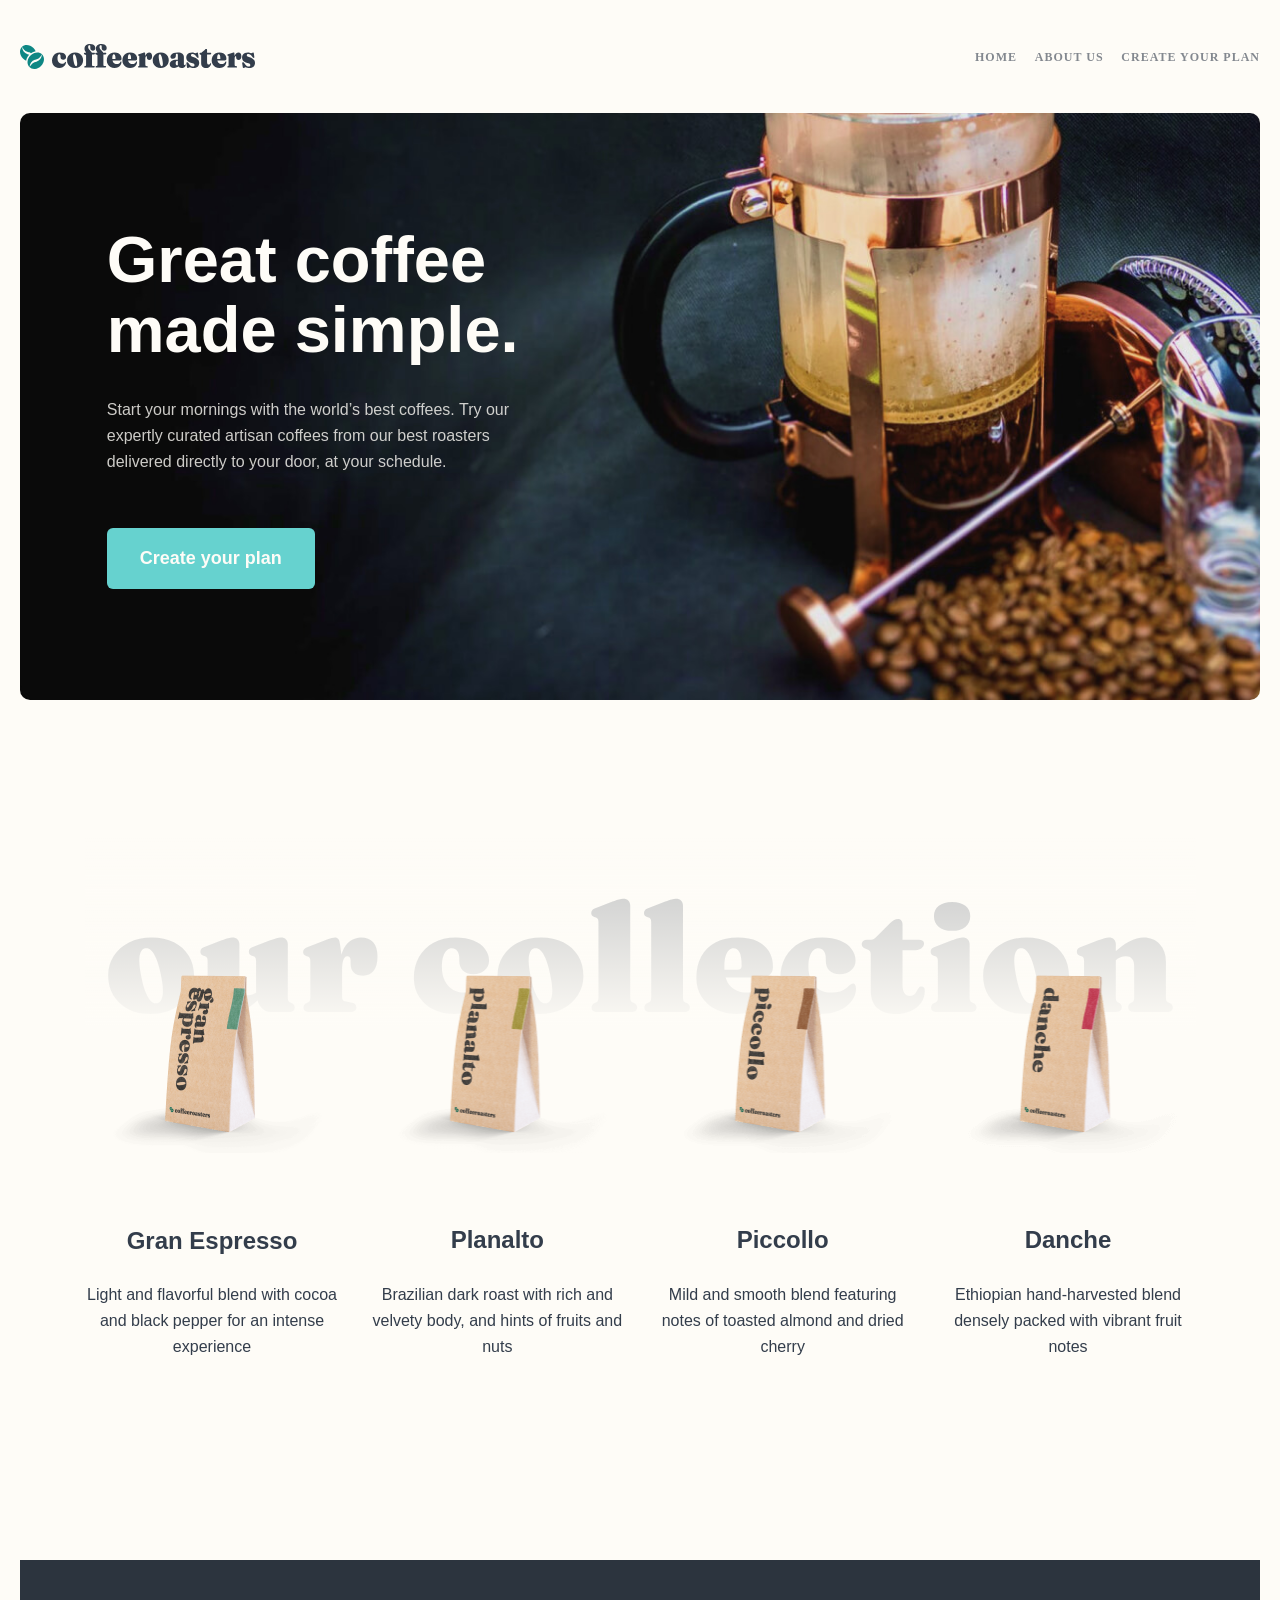
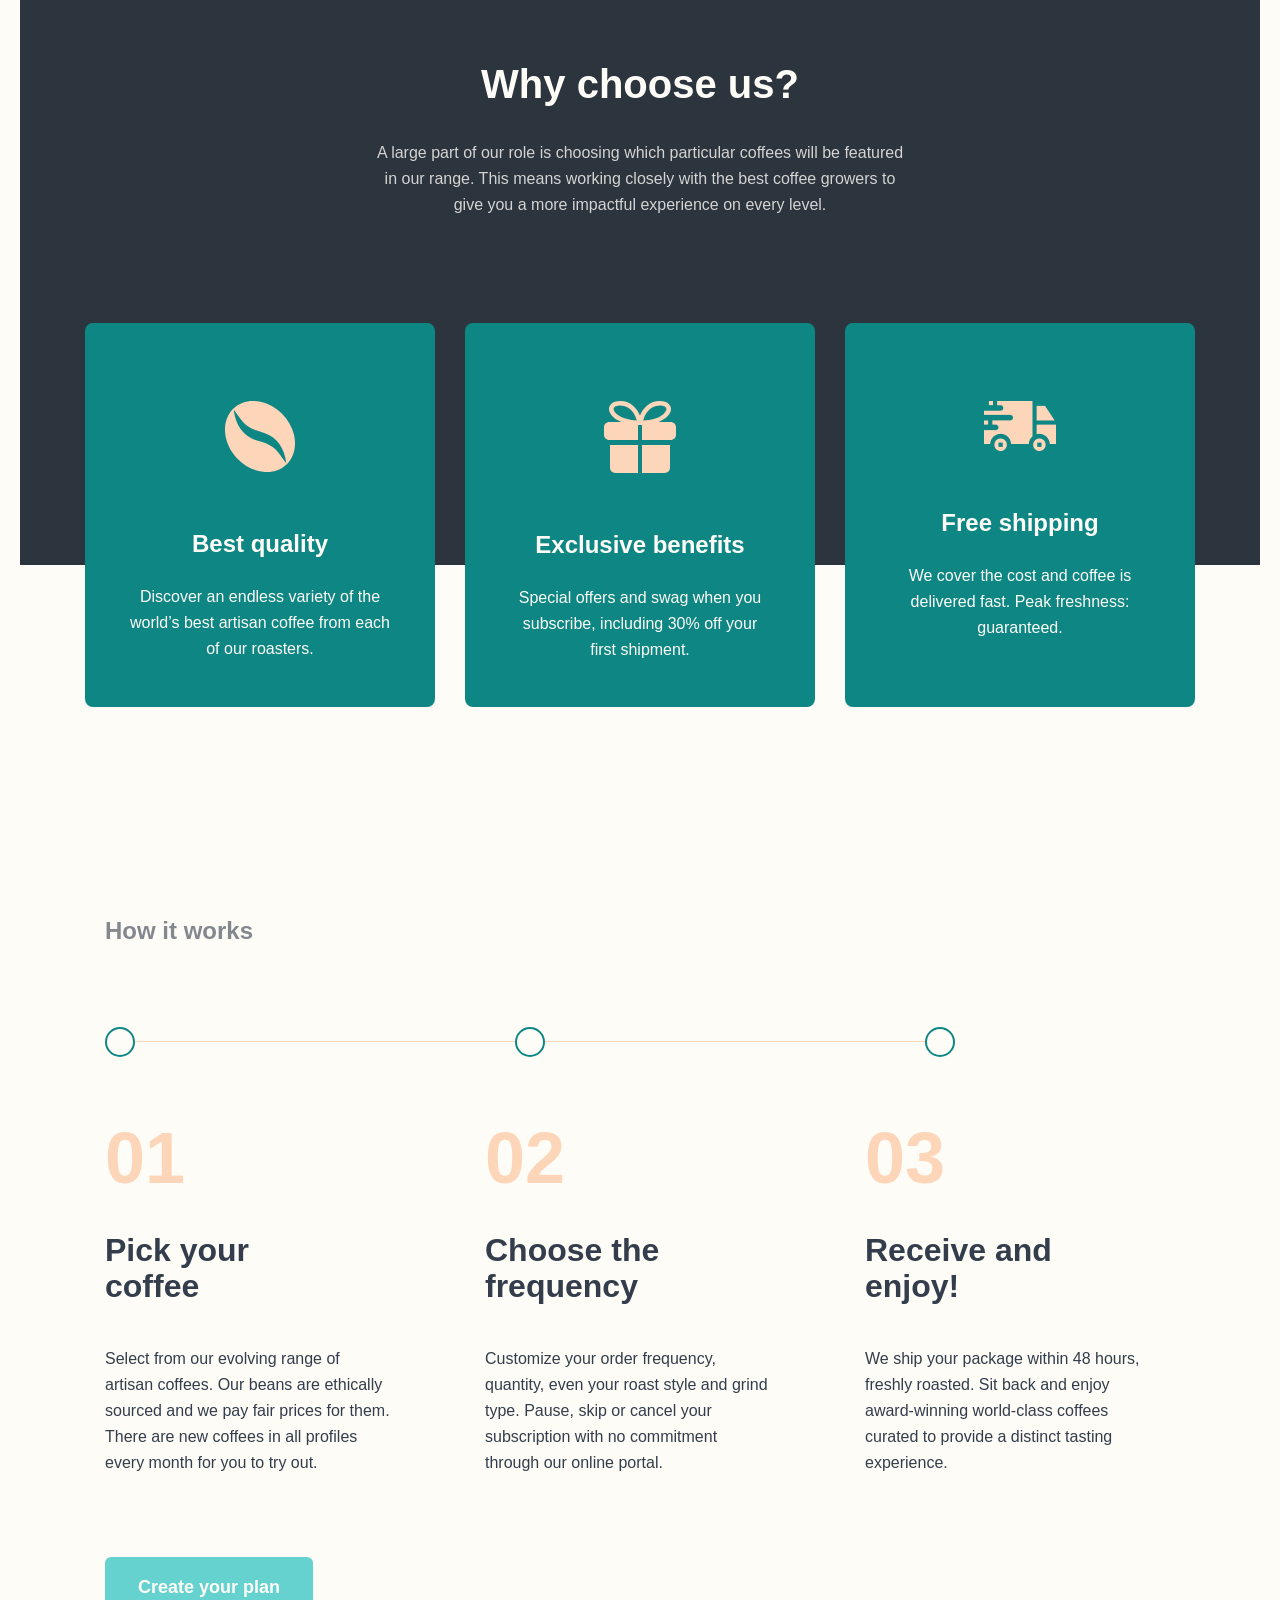
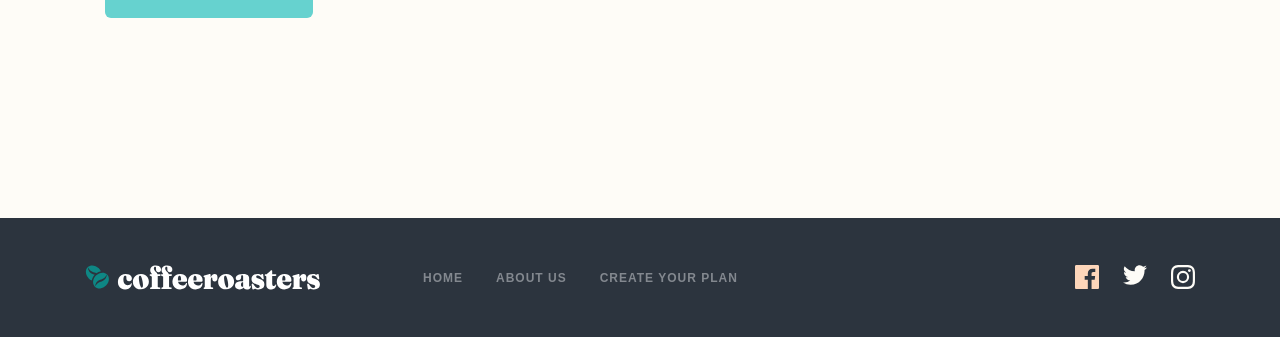
==== index.html @ 6158c26a "home-page-quistion" ====
<!DOCTYPE html>
<html lang="en">

<head>
    <meta charset="UTF-8">
    <meta http-equiv="X-UA-Compatible" content="IE=edge">
    <meta name="viewport" content="width=device-width, initial-scale=1.0">
    <link rel="stylesheet" href="./css/main.css">
    <title>coffe</title>
</head>

<body>
    <!-- SIYE HEADER -->
    <header class="site-header">
        <div class="container">
            <div class="header">
                <a class="sitelogo" href="#">
                    <img class="sitelogo__img" src="./images/header-logo.svg" alt="logotip-images" width="235"
                        height="25">
                </a>
                <nav class="nav">
                    <ul class="nav__list">
                        <li class="nav__item">
                            <a class="nav__link" target="blank" href="index.html">
                                HOME
                            </a>
                        </li>
                        <li class="nav__item">
                            <a class="nav__link" target="blank" href="about-us.html">
                                ABOUT US
                            </a>
                        </li>
                        <li class="nav__item">
                            <a class="nav__link" target="blank" href="Create-your-plan.html">
                                Create your plan
                            </a>
                        </li>
                    </ul>
                </nav>
                <button class="site-header__hamburger"></button>
            </div>
        </div>
    </header>

    <!-- SITE-MAIN -->
    <main class="site-main">

        <!-- hero-section -->
        <section class="hero-section">
            <div class="container">
                <div class="hero">
                    <h1 class="hero__heading">
                        Great coffee made simple.
                    </h1>
                    <p class="hero__desc">
                        Start your mornings with the world’s best coffees. Try our expertly curated artisan coffees from
                        our best roasters delivered directly to your door, at your schedule.
                    </p>
                    <button class="coffe-button">
                        Create your plan
                    </button>
                </div>
            </div>
        </section>

        <!-- our collection -->
        <section class="collection">
            <div class="container">
                <ul class="collection__list">
                    <li class="collection__item">
                        <a class="collection__link" href="#">
                            <img class="collection__img" src="./images/gran-espresso.png" alt="collection-gran-images"
                                width="255" height="193"
                                srcset="./images/gran-espresso.png 1x, ./images/gran-espresso@2x.png 2x">
                            <div class="collection__hero">
                                <h3 class="collection__title">
                                    Gran Espresso
                                </h3>
                                <p class="collection__desc">
                                    Light and flavorful blend with cocoa and black pepper for an intense experience
                                </p>
                            </div>
                        </a>
                    </li>
                    <li class="collection__item">
                        <a class="collection__link" href="#">
                            <img class="collection__img" src="./images/planalto.png" alt="collection-gran-images"
                                width="255" height="193" srcset="./images/planalto.png 1x, ./images/planalto@2x.png 2x">
                            <div class="collection__hero">
                                <h3 class="collection__title">
                                    Planalto
                                </h3>
                                <p class="collection__desc">
                                    Brazilian dark roast with rich and velvety body, and hints of fruits and nuts
                                </p>
                            </div>
                        </a>
                    </li>
                    <li class="collection__item">
                        <a class="collection__link" href="#">
                            <img class="collection__img" src="./images/piccollo.png" alt="collection-gran-images"
                                width="255" height="193" srcset="./images/piccollo.png 1x, ./images/piccollo@2x.png 2x">
                            <div class="collection__hero">
                                <h3 class="collection__title">
                                    Piccollo
                                </h3>
                                <p class="collection__desc">
                                    Mild and smooth blend featuring notes of toasted almond and dried cherry
                                </p>
                            </div>
                        </a>
                    </li>
                    <li class="collection__item">
                        <a class="collection__link" href="#">
                            <img class="collection__img" src="./images/danche.png" alt="collection-gran-images"
                                width="255" height="193" srcset="./images/danche.png 1x, ./images/danche@2x.png 2x">
                            <div class="collection__hero">
                                <h3 class="collection__title">
                                    Danche
                                </h3>
                                <p class="collection__desc">
                                    Ethiopian hand-harvested blend densely packed with vibrant fruit notes
                                </p>
                            </div>
                        </a>
                    </li>
                </ul>
            </div>
        </section>

        <!-- Question -->
        <section class="question-section">
            <div class="container">
                <div class="question">
                    <div class="question__hero">
                        <h2 class="question__heading">
                            Why choose us?
                        </h2>
                        <p class="question__desk">
                            A large part of our role is choosing which particular coffees will be featured in our range.
                            This means working closely with the best coffee growers to give you a more impactful experience
                            on every level.
                        </p>
                    </div>
                    <ul class="question-list">
                        <li class="question-list__item">
                            <img class="question-list__img" src="./images/coffee-bean.svg" alt="images-coffe" width="72"
                                height="72">
                            <div class="question-list__hero">
                                <h3 class="question-list__title">
                                    Best quality
                                </h3>
                                <p class="question-list__desc">
                                    Discover an endless variety of the world’s best artisan coffee from each of our
                                    roasters.
                                </p>
                            </div>
                        </li>
                        <li class="question-list__item">
                            <img class="question-list__img" src="./images/Combined Shape (1).svg" alt="images-coffe"
                                width="72" height="72">
                            <div class="question-list__hero">
                                <h3 class="question-list__title">
                                    Exclusive benefits
                                </h3>
                                <p class="question-list__desc">
                                    Special offers and swag when you subscribe, including 30% off your first shipment.
                                </p>
                            </div>
                        </li>
                        <li class="question-list__item">
                            <img class="question-list__img" src="./images/Combined Shape car.png" alt="images-coffe"
                                width="72" height="50">
                            <div class="question-list__hero">
                                <h3 class="question-list__title">
                                    Free shipping
                                </h3>
                                <p class="question-list__desc">
                                    We cover the cost and coffee is delivered fast. Peak freshness: guaranteed.
                                </p>
                            </div>
                        </li>
                    </ul>
                </div>
            </div>
        </section>

        <!-- last section -->
        <section class="progress-section">
            <div class="container">
                <div class="progress">
                    <h4 class="progress__heading">
                        How it works
                    </h4>
                    <div class="decoration">
                        <div class="decoration__circle"></div>
                        <div class="decoration__line"></div>
                        <div class="decoration__circle"></div>
                        <div class="decoration__line"></div>
                        <div class="decoration__circle"></div>
                    </div>
                    <ul class="progress-list">
                        <li class="progress-list__item">
                            <span class="progress-list__number">01</span>
                            <h3 class="progress-list__title">
                                Pick your coffee
                            </h3>
                            <p class="progress-list__desc">
                                Select from our evolving range of artisan coffees. Our beans are ethically sourced and
                                we pay fair prices for them. There are new coffees in all profiles every month for you
                                to try out.
                            </p>
                        </li>
                        <li class="progress-list__item">
                            <span class="progress-list__number">02</span>
                            <h3 class="progress-list__title">
                                Choose the frequency
                            </h3>
                            <p class="progress-list__desc">
                                Customize your order frequency, quantity, even your roast style and grind type. Pause,
                                skip or cancel your subscription with no commitment through our online portal.
                            </p>
                        </li>
                        <li class="progress-list__item">
                            <span class="progress-list__number">03</span>
                            <h3 class="progress-list__title">
                                Receive and enjoy!
                            </h3>
                            <p class="progress-list__desc">
                                We ship your package within 48 hours, freshly roasted. Sit back and enjoy award-winning
                                world-class coffees curated to provide a distinct tasting experience.
                            </p>
                        </li>
                    </ul>
                    <button class="coffe-button coffe--button">
                        Create your plan
                    </button>
                </div>
            </div>
        </section>

    </main>

    <!-- SITE-FOOTER -->
    <footer class="site-footer">
        <section class="footer-section">
            <div class="container footer">
                <a class="footer-logo" href="#">
                    <img class="footer-logo__img" src="./images/Combined Shape.svg" alt="footer logo" width="32"
                        height="24">
                    <img class="footer-logo__img-second" src="./images/coffeeroasters.svg" alt="footer logo" width="203"
                        height="24">
                </a>
                <ul class="footer-first-list">
                    <li class="footer-first-list__item">
                        <a class="footer-first-list__link" target="blank" href="index.html">
                            HOME
                        </a>
                    </li>
                    <li class="footer-first-list__item">
                        <a class="footer-first-list__link" target="blank" href="about-us.html">
                            ABOUT US
                        </a>
                    </li>
                    <li class="footer-first-list__item">
                        <a class="footer-first-list__link" href="Create-your-plan.html">
                            CREATE YOUR PLAN
                        </a>
                    </li>
                </ul>
                <ul class="footer-second-list">
                    <li class="footer-second-list__item">
                        <a class="footer-second-list__link" target="blank"
                            href="https://www.instagram.com/murodjons201/?hl=ru">
                            <img src="./images/facebook.svg" alt="facebook logo" width="24" height="24">
                        </a>
                    </li>
                    <li class="footer-second-list__item">
                        <a class="footer-second-list__link" target="blank"
                            href="https://www.instagram.com/murodjons201/?hl=ru">
                            <img src="./images/twiter.svg" alt="twitir logo" width="24" height="20">
                        </a>
                    </li>
                    <li class="footer-second-list__item">
                        <a class="footer-second-list__link" target="blank"
                            href="https://www.instagram.com/murodjons201/?hl=ru">
                            <img src="./images/instagram.svg" alt="instagram logo" width="24" height="24">
                        </a>
                    </li>
                </ul>
            </div>
        </section>
    </footer>

    <!-- js -->
    <script src="./js/index.js"></script>

</body>

</html>
---- css/main.css ----
/*! normalize.css v8.0.1 | MIT License | github.com/necolas/normalize.css */
/* Document
   ========================================================================== */
/**
 * 1. Correct the line height in all browsers.
 * 2. Prevent adjustments of font size after orientation changes in iOS.
 */
html {
  line-height: 1.15;
  /* 1 */
  -webkit-text-size-adjust: 100%;
  /* 2 */
}

/* Sections
     ========================================================================== */
/**
   * Remove the margin in all browsers.
   */
body {
  margin: 0;
}

/**
   * Render the `main` element consistently in IE.
   */
main {
  display: block;
}

/**
   * Correct the font size and margin on `h1` elements within `section` and
   * `article` contexts in Chrome, Firefox, and Safari.
   */
h1 {
  font-size: 2em;
  margin: 0.67em 0;
}

/* Grouping content
     ========================================================================== */
/**
   * 1. Add the correct box sizing in Firefox.
   * 2. Show the overflow in Edge and IE.
   */
hr {
  -webkit-box-sizing: content-box;
          box-sizing: content-box;
  /* 1 */
  height: 0;
  /* 1 */
  overflow: visible;
  /* 2 */
}

/**
   * 1. Correct the inheritance and scaling of font size in all browsers.
   * 2. Correct the odd `em` font sizing in all browsers.
   */
pre {
  font-family: monospace, monospace;
  /* 1 */
  font-size: 1em;
  /* 2 */
}

/* Text-level semantics
     ========================================================================== */
/**
   * Remove the gray background on active links in IE 10.
   */
a {
  background-color: transparent;
}

/**
   * 1. Remove the bottom border in Chrome 57-
   * 2. Add the correct text decoration in Chrome, Edge, IE, Opera, and Safari.
   */
abbr[title] {
  border-bottom: none;
  /* 1 */
  text-decoration: underline;
  /* 2 */
  -webkit-text-decoration: underline dotted;
          text-decoration: underline dotted;
  /* 2 */
}

/**
   * Add the correct font weight in Chrome, Edge, and Safari.
   */
b,
strong {
  font-weight: bolder;
}

/**
   * 1. Correct the inheritance and scaling of font size in all browsers.
   * 2. Correct the odd `em` font sizing in all browsers.
   */
code,
kbd,
samp {
  font-family: monospace, monospace;
  /* 1 */
  font-size: 1em;
  /* 2 */
}

/**
   * Add the correct font size in all browsers.
   */
small {
  font-size: 80%;
}

/**
   * Prevent `sub` and `sup` elements from affecting the line height in
   * all browsers.
   */
sub,
sup {
  font-size: 75%;
  line-height: 0;
  position: relative;
  vertical-align: baseline;
}

sub {
  bottom: -0.25em;
}

sup {
  top: -0.5em;
}

/* Embedded content
     ========================================================================== */
/**
   * Remove the border on images inside links in IE 10.
   */
img {
  border-style: none;
}

/* Forms
     ========================================================================== */
/**
   * 1. Change the font styles in all browsers.
   * 2. Remove the margin in Firefox and Safari.
   */
button,
input,
optgroup,
select,
textarea {
  font-family: inherit;
  /* 1 */
  font-size: 100%;
  /* 1 */
  line-height: 1.15;
  /* 1 */
  margin: 0;
  /* 2 */
}

/**
   * Show the overflow in IE.
   * 1. Show the overflow in Edge.
   */
button,
input {
  /* 1 */
  overflow: visible;
}

/**
   * Remove the inheritance of text transform in Edge, Firefox, and IE.
   * 1. Remove the inheritance of text transform in Firefox.
   */
button,
select {
  /* 1 */
  text-transform: none;
}

/**
   * Correct the inability to style clickable types in iOS and Safari.
   */
button,
[type="button"],
[type="reset"],
[type="submit"] {
  -webkit-appearance: button;
}

/**
   * Remove the inner border and padding in Firefox.
   */
button::-moz-focus-inner,
[type="button"]::-moz-focus-inner,
[type="reset"]::-moz-focus-inner,
[type="submit"]::-moz-focus-inner {
  border-style: none;
  padding: 0;
}

/**
   * Restore the focus styles unset by the previous rule.
   */
button:-moz-focusring,
[type="button"]:-moz-focusring,
[type="reset"]:-moz-focusring,
[type="submit"]:-moz-focusring {
  outline: 1px dotted ButtonText;
}

/**
   * Correct the padding in Firefox.
   */
fieldset {
  padding: 0.35em 0.75em 0.625em;
}

/**
   * 1. Correct the text wrapping in Edge and IE.
   * 2. Correct the color inheritance from `fieldset` elements in IE.
   * 3. Remove the padding so developers are not caught out when they zero out
   *    `fieldset` elements in all browsers.
   */
legend {
  -webkit-box-sizing: border-box;
          box-sizing: border-box;
  /* 1 */
  color: inherit;
  /* 2 */
  display: table;
  /* 1 */
  max-width: 100%;
  /* 1 */
  padding: 0;
  /* 3 */
  white-space: normal;
  /* 1 */
}

/**
   * Add the correct vertical alignment in Chrome, Firefox, and Opera.
   */
progress {
  vertical-align: baseline;
}

/**
   * Remove the default vertical scrollbar in IE 10+.
   */
textarea {
  overflow: auto;
}

/**
   * 1. Add the correct box sizing in IE 10.
   * 2. Remove the padding in IE 10.
   */
[type="checkbox"],
[type="radio"] {
  -webkit-box-sizing: border-box;
          box-sizing: border-box;
  /* 1 */
  padding: 0;
  /* 2 */
}

/**
   * Correct the cursor style of increment and decrement buttons in Chrome.
   */
[type="number"]::-webkit-inner-spin-button,
[type="number"]::-webkit-outer-spin-button {
  height: auto;
}

/**
   * 1. Correct the odd appearance in Chrome and Safari.
   * 2. Correct the outline style in Safari.
   */
[type="search"] {
  -webkit-appearance: textfield;
  /* 1 */
  outline-offset: -2px;
  /* 2 */
}

/**
   * Remove the inner padding in Chrome and Safari on macOS.
   */
[type="search"]::-webkit-search-decoration {
  -webkit-appearance: none;
}

/**
   * 1. Correct the inability to style clickable types in iOS and Safari.
   * 2. Change font properties to `inherit` in Safari.
   */
::-webkit-file-upload-button {
  -webkit-appearance: button;
  /* 1 */
  font: inherit;
  /* 2 */
}

/* Interactive
     ========================================================================== */
/*
   * Add the correct display in Edge, IE 10+, and Firefox.
   */
details {
  display: block;
}

/*
   * Add the correct display in all browsers.
   */
summary {
  display: list-item;
}

/* Misc
     ========================================================================== */
/**
   * Add the correct display in IE 10+.
   */
template {
  display: none;
}

/**
   * Add the correct display in IE 10.
   */
[hidden] {
  display: none;
}

html {
  height: 100%;
  scroll-behavior: smooth;
  -webkit-box-sizing: border-box;
          box-sizing: border-box;
}

*,
*::after,
*::before {
  -webkit-box-sizing: inherit;
          box-sizing: inherit;
}

body {
  height: 100%;
  display: -webkit-box;
  display: -ms-flexbox;
  display: flex;
  -webkit-box-orient: vertical;
  -webkit-box-direction: normal;
      -ms-flex-direction: column;
          flex-direction: column;
  margin: 0;
  margin-top: 113px;
  padding: 0;
  font-family: 'Barlow', sans-serif;
  font-style: normal;
  font-weight: normal;
  background-color: #FEFCF7;
}

img {
  max-width: 100%;
  height: auto;
  vertical-align: middle;
}

@media only screen and (max-width: 1279px) {
  body {
    margin-top: 0px;
  }
}

.visually-hidden {
  clip: rect(0 0 0 0);
  -webkit-clip-path: inset(50%);
          clip-path: inset(50%);
  height: 1px;
  overflow: hidden;
  position: absolute;
  white-space: nowrap;
  width: 1px;
}

.container {
  width: 100%;
  max-width: 1320px;
  margin: 0 auto;
  padding: 0 20px;
}

.coffe-button {
  margin: 0;
  padding: 16px 31px;
  background-color: #66D2CF;
  font-family: Fraunces 9pt;
  font-weight: 900;
  font-size: 18px;
  line-height: 25px;
  text-align: center;
  color: #FEFCF7;
  border-radius: 6px;
  border: 2px solid transparent;
  -webkit-transition: color 0.5s ease-in-out, background 0.5s ease-in-out, border 0.5s ease-in-out;
  transition: color 0.5s ease-in-out, background 0.5s ease-in-out, border 0.5s ease-in-out;
}

.coffe-button:hover {
  background-color: #FEFCF7;
  color: #66D2CF;
}

.coffe-button:active {
  background-color: #FEFCF7;
  color: #66D2CF;
  opacity: 0.5;
}

.coffe--button:hover {
  border: 2px solid #00f;
  background-color: #66D2CF;
  color: #FEFCF7;
}

.coffe--button:active {
  background-color: #66D2CF;
  color: #FEFCF7;
}

.plan--button {
  margin-left: auto;
}

@media only screen and (max-width: 690px) {
  .coffe-button {
    padding: 14px 28px;
    font-weight: 800;
    font-size: 16px;
    line-height: 22px;
  }
}

@media only screen and (max-width: 480px) {
  .coffe-button {
    padding: 13px 26px;
    font-weight: 700;
    font-size: 15px;
    line-height: 20px;
  }
}

@media only screen and (max-width: 328px) {
  .coffe-button {
    padding: 10px 27px;
    font-weight: 600;
    font-size: 14px;
    line-height: 20px;
  }
}

.site-header {
  position: relative;
  width: 100%;
  position: fixed;
  z-index: 1000;
  top: 0;
  left: 0;
  background-color: #FEFCF7;
}

.site-header__hamburger {
  width: 20px;
  height: 20px;
  padding: 0;
  background-image: url("../images/humberger.svg");
  background-repeat: no-repeat;
  background-size: contain;
  background-color: #fff;
  border: none;
  display: none;
}

.header {
  margin: 44px 0 41px;
  max-width: 1280px;
  display: -webkit-box;
  display: -ms-flexbox;
  display: flex;
  -webkit-box-align: center;
      -ms-flex-align: center;
          align-items: center;
  -webkit-box-pack: justify;
      -ms-flex-pack: justify;
          justify-content: space-between;
}

@media only screen and (max-width: 1279px) {
  .site-header {
    position: relative;
    z-index: none;
    background-color: #FEFCF7;
  }
}

@media only screen and (max-width: 570px) {
  .header--open .nav {
    position: absolute;
    top: 100%;
    left: 0;
    display: -webkit-box;
    display: -ms-flexbox;
    display: flex;
    -webkit-box-align: center;
        -ms-flex-align: center;
            align-items: center;
    margin: 0 auto;
    width: 100%;
    background-color: #2a98f1;
  }
  .header--open .nav__list {
    display: -webkit-box;
    display: -ms-flexbox;
    display: flex;
    -webkit-box-orient: vertical;
    -webkit-box-direction: normal;
        -ms-flex-direction: column;
            flex-direction: column;
    margin: 0 auto;
  }
  .header--open .nav__link {
    color: #fff;
  }
  .site-header__hamburger {
    display: inline-block;
  }
  .header--open .site-header__hamburger {
    background-image: url("../images/times-solid.svg");
    background-color: #fff;
  }
}

.nav__list {
  margin: 0;
  padding: 0;
  width: 285px;
  display: -webkit-box;
  display: -ms-flexbox;
  display: flex;
  -webkit-box-align: center;
      -ms-flex-align: center;
          align-items: center;
  -webkit-box-pack: justify;
      -ms-flex-pack: justify;
          justify-content: space-between;
  list-style: none;
}

.nav__item {
  margin: 0;
  padding: 0;
}

.nav__link {
  font-family: Barlow;
  font-weight: bold;
  font-size: 12px;
  line-height: 15px;
  letter-spacing: 1px;
  text-transform: uppercase;
  color: #83888F;
  text-decoration: none;
  -webkit-transition: color 0.3s ease-in-out;
  transition: color 0.3s ease-in-out;
}

.nav__link:hover {
  color: #000;
}

.nav__link:active {
  color: #83888F;
}

@media only screen and (max-width: 570px) {
  .nav {
    display: none;
  }
}

.sitelogo {
  margin-right: 10px;
  -ms-flex-negative: 0;
      flex-shrink: 0;
}

.sitelogo:hover {
  opacity: 0.6;
}

.sitelogo:active {
  opacity: 0.3;
}

.sitelogo__img {
  width: 235px;
  height: 25px;
}

.site-main {
  -webkit-box-flex: 1;
      -ms-flex-positive: 1;
          flex-grow: 1;
}

.hero-section {
  margin-bottom: 136px;
}

.hero {
  position: relative;
  width: 100%;
  max-width: 1280px;
  padding: 9% 7%;
  background-image: url("../images/Bitmap-images.jpg");
  background-position: center;
  background-repeat: no-repeat;
  background-size: cover;
  border-radius: 10px;
}

.hero__heading {
  position: relative;
  margin: 0;
  margin-bottom: 3%;
  padding: 0;
  width: 100%;
  max-width: 495px;
  font-family: Fraunces 9pt;
  font-weight: 900;
  font-size: 65px;
  line-height: 70px;
  color: #fefcf7;
}

.hero__desc {
  position: relative;
  margin: 0;
  margin-bottom: 5%;
  padding: 0;
  max-width: 445px;
  font-size: 16px;
  line-height: 26px;
  color: #fefcf7;
  mix-blend-mode: normal;
  opacity: 0.8;
}

@media only screen and (-webkit-min-device-pixel-ratio: 2), only screen and (min--moz-device-pixel-ratio: 2), only screen and (min-device-pixel-ratio: 2), only screen and (min-resolution: 192dpi), only screen and (min-resolution: 2dppx) {
  .hero {
    background-image: url("../images/Bitmap-images@2x.png");
  }
}

@media only screen and (max-width: 935px) {
  .hero__heading {
    width: 100%;
    max-width: 400px;
    font-size: 54px;
    line-height: 54px;
  }
}

@media only screen and (max-width: 690px) {
  .hero-section {
    margin-bottom: 140px;
  }
  .hero {
    padding: 105px 7%;
  }
  .hero__heading {
    width: 100%;
    max-width: 350px;
    font-size: 48px;
    line-height: 48px;
  }
  .hero__desc {
    position: relative;
    margin: 0;
    margin-bottom: 5%;
    padding: 0;
    max-width: 400px;
    font-size: 15px;
    line-height: 25px;
  }
}

@media only screen and (max-width: 480px) {
  .hero__heading {
    width: 100%;
    max-width: 325px;
    font-size: 44px;
    line-height: 44px;
  }
  .hero__desc {
    position: relative;
    margin: 0;
    margin-bottom: 5%;
    padding: 0;
    max-width: 320px;
    font-size: 14px;
    line-height: 23px;
  }
}

@media only screen and (max-width: 415px) {
  .hero__heading {
    width: 100%;
    max-width: 300px;
    font-size: 40px;
    line-height: 40px;
  }
  .hero__desc {
    position: relative;
    margin: 0;
    margin-bottom: 5%;
    padding: 0;
    max-width: 300px;
    font-size: 14px;
    line-height: 23px;
  }
}

@media only screen and (max-width: 382px) {
  .hero__heading {
    width: 100%;
    max-width: 300px;
    font-size: 34px;
    line-height: 34px;
  }
  .hero__desc {
    position: relative;
    margin: 0;
    margin-bottom: 5%;
    padding: 0;
    max-width: 290px;
    font-size: 13px;
    line-height: 23px;
  }
}

@media only screen and (max-width: 328px) {
  .hero-section {
    margin-bottom: 120px;
  }
  .hero {
    padding: 100px 7%;
    display: -webkit-box;
    display: -ms-flexbox;
    display: flex;
    -webkit-box-orient: vertical;
    -webkit-box-direction: normal;
        -ms-flex-direction: column;
            flex-direction: column;
    -webkit-box-align: center;
        -ms-flex-align: center;
            align-items: center;
    margin-bottom: 110px;
  }
  .hero__heading {
    width: 100%;
    max-width: 280px;
    font-size: 32px;
    line-height: 32px;
    text-align: center;
  }
  .hero__desc {
    position: relative;
    margin: 0;
    margin-bottom: 5%;
    padding: 0;
    max-width: 280px;
    font-size: 13px;
    line-height: 23px;
    text-align: center;
  }
}

.collection {
  margin: 136px 0 200px;
}

.collection__list {
  position: relative;
  width: 100%;
  max-width: 1111px;
  margin: 10% auto 0;
  padding: 10% 0 0 0;
  display: -webkit-box;
  display: -ms-flexbox;
  display: flex;
  -webkit-box-align: start;
      -ms-flex-align: start;
          align-items: flex-start;
  -webkit-box-pack: justify;
      -ms-flex-pack: justify;
          justify-content: space-between;
  list-style: none;
  background-image: url("../images/collection.svg");
  background-repeat: no-repeat;
  background-size: contain;
}

.collection__item {
  margin: 0;
  padding: 0;
  width: 100%;
  max-width: 255px;
  display: -webkit-box;
  display: -ms-flexbox;
  display: flex;
  -webkit-box-orient: vertical;
  -webkit-box-direction: normal;
      -ms-flex-direction: column;
          flex-direction: column;
  -webkit-box-align: center;
      -ms-flex-align: center;
          align-items: center;
}

.collection__link {
  text-decoration: none;
}

.collection__img {
  margin-bottom: 28%;
}

.collection__title {
  margin: 0;
  margin-bottom: 10%;
  padding: 0;
  font-family: Fraunces 9pt;
  font-style: normal;
  font-weight: 900;
  font-size: 24px;
  line-height: 32px;
  text-align: center;
  color: #333d4b;
}

.collection__desc {
  margin: 0;
  padding: 0;
  font-size: 16px;
  line-height: 26px;
  text-align: center;
  color: #333d4b;
}

@media only screen and (max-width: 935px) {
  .collection__item {
    padding: 10px;
  }
  .collection__title {
    font-size: 20px;
    line-height: 32px;
  }
  .collection__desc {
    font-size: 15px;
    line-height: 24px;
  }
}

@media only screen and (max-width: 760px) {
  .collection__item {
    padding: 9px;
  }
  .collection__title {
    font-size: 18px;
    line-height: 28px;
  }
  .collection__desc {
    font-size: 14px;
    line-height: 22px;
  }
}

@media only screen and (max-width: 690px) {
  .collection {
    margin: 144px 0;
  }
  .collection__list {
    display: -webkit-box;
    display: -ms-flexbox;
    display: flex;
    -webkit-box-orient: vertical;
    -webkit-box-direction: normal;
        -ms-flex-direction: column;
            flex-direction: column;
    -webkit-box-align: center;
        -ms-flex-align: center;
            align-items: center;
    -webkit-box-pack: justify;
        -ms-flex-pack: justify;
            justify-content: space-between;
  }
  .collection__item {
    padding: 0;
    width: 100%;
    max-width: 575px;
  }
  .collection__item + .collection__item {
    margin-top: 32px;
  }
  .collection__link {
    display: -webkit-box;
    display: -ms-flexbox;
    display: flex;
    -webkit-box-align: center;
        -ms-flex-align: center;
            align-items: center;
    width: 100%;
    max-width: 575px;
  }
  .collection__img {
    margin: 0 35px 0 0;
  }
  .collection__hero {
    display: -webkit-box;
    display: -ms-flexbox;
    display: flex;
    -webkit-box-orient: vertical;
    -webkit-box-direction: normal;
        -ms-flex-direction: column;
            flex-direction: column;
    -webkit-box-align: start;
        -ms-flex-align: start;
            align-items: flex-start;
    width: 100%;
    max-width: 280px;
  }
  .collection__title {
    margin-bottom: 24px;
  }
  .collection__desc {
    max-width: 270px;
    font-size: 15px;
    line-height: 25px;
    text-align: left;
  }
}

@media only screen and (max-width: 500px) {
  .collection__list {
    padding: 20% 0 0 0;
    background-image: url("../images/collection.svg");
    background-position: center -1%;
    background-repeat: no-repeat;
    background-size: contain;
  }
  .collection__item + .collection__item {
    margin-top: 48px;
  }
  .collection__link {
    display: -webkit-box;
    display: -ms-flexbox;
    display: flex;
    -webkit-box-orient: vertical;
    -webkit-box-direction: normal;
        -ms-flex-direction: column;
            flex-direction: column;
    -webkit-box-align: center;
        -ms-flex-align: center;
            align-items: center;
  }
  .collection__img {
    margin: 0 0 24px 0;
  }
  .collection__hero {
    display: -webkit-box;
    display: -ms-flexbox;
    display: flex;
    -webkit-box-orient: vertical;
    -webkit-box-direction: normal;
        -ms-flex-direction: column;
            flex-direction: column;
    -webkit-box-align: center;
        -ms-flex-align: center;
            align-items: center;
  }
  .collection__title {
    margin-bottom: 16px;
  }
  .collection__desc {
    text-align: center;
  }
}

.question-section {
  margin-bottom: 350px;
}

.question {
  position: relative;
  width: 100%;
  max-width: 1280px;
  padding: 8% 6% 28%;
  background-color: #2c343e;
}

.question__hero {
  display: -webkit-box;
  display: -ms-flexbox;
  display: flex;
  -webkit-box-orient: vertical;
  -webkit-box-direction: normal;
      -ms-flex-direction: column;
          flex-direction: column;
  -webkit-box-align: center;
      -ms-flex-align: center;
          align-items: center;
  margin: 0 auto;
  width: 100%;
  max-width: 540px;
}

.question .question__heading {
  margin: 0;
  margin-bottom: 32px;
  padding: 0;
  font-family: Fraunces 9pt;
  font-weight: 900;
  font-size: 40px;
  line-height: 48px;
  text-align: center;
  color: #fefcf7;
}

.question .question__desk {
  margin: 0;
  padding: 0;
  font-size: 16px;
  line-height: 26px;
  text-align: center;
  color: #fefcf7;
  mix-blend-mode: normal;
  opacity: 0.8;
}

.question-list {
  margin: 0;
  padding: 0 20px;
  width: 100%;
  max-width: 1150px;
  position: absolute;
  top: 60%;
  left: 0;
  right: 0;
  list-style: none;
  display: -webkit-box;
  display: -ms-flexbox;
  display: flex;
  border-radius: 8px;
  margin: 0 auto;
}

.question-list__item {
  margin: 0;
  padding: 7% 4% 4%;
  width: 100%;
  max-width: 350px;
  display: -webkit-box;
  display: -ms-flexbox;
  display: flex;
  -webkit-box-orient: vertical;
  -webkit-box-direction: normal;
      -ms-flex-direction: column;
          flex-direction: column;
  -webkit-box-align: center;
      -ms-flex-align: center;
          align-items: center;
  background-color: #0e8784;
  border-radius: 8px;
}

.question-list__item + .question-list__item {
  margin-left: 30px;
}

.question-list__hero {
  width: 100%;
  max-width: 540px;
}

.question-list__img {
  margin-bottom: 56px;
}

.question-list__title {
  margin: 0;
  margin-bottom: 24px;
  padding: 0;
  font-family: Fraunces 9pt;
  font-weight: 900;
  font-size: 24px;
  line-height: 32px;
  text-align: center;
  color: #fefcf7;
}

.question-list__desc {
  margin: 0;
  padding: 0;
  font-size: 16px;
  line-height: 26px;
  text-align: center;
  color: #fefcf7;
}

@media only screen and (max-width: 690px) {
  .question-section {
    margin-bottom: 450px;
  }
  .question {
    padding: 8% 6% 60%;
  }
  .question__heading {
    font-size: 32px;
    line-height: 48px;
    margin-bottom: 24px;
  }
  .question__desc {
    font-size: 15px;
    line-height: 25px;
  }
  .question-list {
    width: 100%;
    padding: 0 50px;
    max-width: 675px;
    position: absolute;
    top: 50%;
    display: -webkit-box;
    display: -ms-flexbox;
    display: flex;
    -webkit-box-orient: vertical;
    -webkit-box-direction: normal;
        -ms-flex-direction: column;
            flex-direction: column;
  }
  .question-list__item {
    margin: 0;
    padding: 7% 8% 7% 10%;
    width: 100%;
    max-width: 675px;
    display: -webkit-box;
    display: -ms-flexbox;
    display: flex;
    -webkit-box-orient: horizontal;
    -webkit-box-direction: normal;
        -ms-flex-direction: row;
            flex-direction: row;
    -webkit-box-align: center;
        -ms-flex-align: center;
            align-items: center;
    background-color: #0e8784;
    border-radius: 8px;
  }
  .question-list__item + .question-list__item {
    margin-left: 0;
    margin-top: 25px;
  }
  .question-list__img {
    margin: 0 10% 0 0;
  }
  .question-list__hero {
    display: -webkit-box;
    display: -ms-flexbox;
    display: flex;
    -webkit-box-orient: vertical;
    -webkit-box-direction: normal;
        -ms-flex-direction: column;
            flex-direction: column;
    -webkit-box-align: start;
        -ms-flex-align: start;
            align-items: flex-start;
  }
  .question-list__title {
    margin: 0;
    margin-bottom: 16px;
    font-size: 24px;
    line-height: 32px;
    text-align: left;
  }
  .question-list__desc {
    margin: 0;
    padding: 0;
    font-size: 15px;
    line-height: 22px;
    text-align: left;
  }
}

@media only screen and (max-width: 500px) {
  .question-section {
    margin-bottom: 720px;
  }
  .question {
    padding: 64px 3% 650px;
    width: 100%;
    max-width: 370px;
  }
  .question__hero {
    width: 100%;
    max-width: 300px;
  }
  .question__heading {
    font-size: 25px;
    line-height: 22px;
    margin-bottom: 24px;
  }
  .question__desc {
    font-size: 15px;
    line-height: 25px;
  }
  .question-list {
    width: 100%;
    padding: 0 20px;
    max-width: 370px;
    position: absolute;
    top: 400px;
    display: -webkit-box;
    display: -ms-flexbox;
    display: flex;
    -webkit-box-orient: vertical;
    -webkit-box-direction: normal;
        -ms-flex-direction: column;
            flex-direction: column;
  }
  .question-list__item {
    margin: 0;
    padding: 30% 5% 20%;
    width: 100%;
    max-width: 370px;
    display: -webkit-box;
    display: -ms-flexbox;
    display: flex;
    -webkit-box-orient: vertical;
    -webkit-box-direction: normal;
        -ms-flex-direction: column;
            flex-direction: column;
    -webkit-box-align: center;
        -ms-flex-align: center;
            align-items: center;
    background-color: #0e8784;
    border-radius: 8px;
  }
  .question-list__item + .question-list__item {
    margin-left: 0;
    margin-top: 25px;
  }
  .question-list__img {
    margin: 0 0 55px 0;
  }
  .question-list__hero {
    display: -webkit-box;
    display: -ms-flexbox;
    display: flex;
    -webkit-box-orient: vertical;
    -webkit-box-direction: normal;
        -ms-flex-direction: column;
            flex-direction: column;
    -webkit-box-align: center;
        -ms-flex-align: center;
            align-items: center;
  }
  .question-list__title {
    margin: 0;
    margin-bottom: 24px;
    font-size: 24px;
    line-height: 32px;
    text-align: center;
  }
  .question-list__desc {
    margin: 0;
    padding: 0;
    font-size: 15px;
    line-height: 22px;
    text-align: center;
  }
}

@media only screen and (max-width: 330px) {
  .question-section {
    margin-bottom: 720px;
  }
  .question {
    padding: 64px 3% 650px;
    width: 100%;
    max-width: 330px;
  }
  .question__hero {
    width: 100%;
    max-width: 260px;
  }
  .question__heading {
    font-size: 20px;
    line-height: 20px;
    margin-bottom: 24px;
  }
  .question__desc {
    font-size: 13px;
    line-height: 20px;
  }
  .question-list {
    width: 100%;
    padding: 0 20px;
    max-width: 330px;
    position: absolute;
    top: 400px;
    display: -webkit-box;
    display: -ms-flexbox;
    display: flex;
    -webkit-box-orient: vertical;
    -webkit-box-direction: normal;
        -ms-flex-direction: column;
            flex-direction: column;
  }
  .question-list__item {
    margin: 0;
    padding: 30% 5% 20%;
    width: 100%;
    max-width: 330px;
    display: -webkit-box;
    display: -ms-flexbox;
    display: flex;
    -webkit-box-orient: vertical;
    -webkit-box-direction: normal;
        -ms-flex-direction: column;
            flex-direction: column;
    -webkit-box-align: center;
        -ms-flex-align: center;
            align-items: center;
    background-color: #0e8784;
    border-radius: 8px;
  }
  .question-list__item + .question-list__item {
    margin-left: 0;
    margin-top: 25px;
  }
  .question-list__img {
    margin: 0 0 55px 0;
  }
  .question-list__hero {
    display: -webkit-box;
    display: -ms-flexbox;
    display: flex;
    -webkit-box-orient: vertical;
    -webkit-box-direction: normal;
        -ms-flex-direction: column;
            flex-direction: column;
    -webkit-box-align: center;
        -ms-flex-align: center;
            align-items: center;
  }
  .question-list__title {
    margin: 0;
    margin-bottom: 24px;
    font-size: 20px;
    line-height: 25px;
    text-align: center;
  }
  .question-list__desc {
    margin: 0;
    padding: 0;
    font-size: 13px;
    line-height: 20px;
    text-align: center;
  }
}

.progress-section {
  margin-bottom: 200px;
}

.progress {
  margin-left: 85px;
}

.progress__heading {
  margin: 0;
  margin-bottom: 80px;
  padding: 0;
  font-family: Fraunces 9pt;
  font-weight: 900;
  font-size: 24px;
  line-height: 32px;
  color: #83888F;
}

.decoration {
  display: -webkit-box;
  display: -ms-flexbox;
  display: flex;
  -webkit-box-align: center;
      -ms-flex-align: center;
          align-items: center;
  margin-bottom: 65px;
}

.decoration__circle {
  width: 30px;
  height: 30px;
  border: 2px solid #0E8784;
  border-radius: 50%;
}

.decoration__line {
  width: 380px;
  height: 1px;
  background-color: #FDD6BA;
}

.progress-list {
  margin: 0;
  margin-bottom: 65px;
  padding: 0;
  display: -webkit-box;
  display: -ms-flexbox;
  display: flex;
  list-style: none;
}

.progress-list__item {
  width: 285px;
}

.progress-list__item + .progress-list__item {
  margin-left: 95px;
}

.progress-list__number {
  font-family: Fraunces 9pt;
  font-weight: 900;
  font-size: 72px;
  line-height: 72px;
  color: #FDD6BA;
}

.progress-list__title {
  margin: 38px 0 42px;
  padding: 0;
  width: 200px;
  font-family: Fraunces 9pt;
  font-style: normal;
  font-weight: 900;
  font-size: 32px;
  line-height: 36px;
  color: #333D4B;
}

.progress-list__desc {
  font-size: 16px;
  line-height: 26px;
  color: #333D4B;
}

.about-us {
  margin-bottom: 168px;
}

.about-hero {
  padding: 137px 750px 137px 85px;
  background-image: url("../images/about-us-Bitmap.jpg");
  background-repeat: no-repeat;
}

.about-hero__heading {
  margin: 0;
  margin-bottom: 24px;
  padding: 0;
  font-family: Fraunces 9pt;
  font-weight: 900;
  font-size: 40px;
  line-height: 48px;
  color: #FEFCF7;
}

.about-hero__desc {
  margin: 0;
  padding: 0;
  font-size: 16px;
  line-height: 26px;
  color: #FEFCF7;
}

@media only screen and (-webkit-min-device-pixel-ratio: 2), only screen and (min--moz-device-pixel-ratio: 2), only screen and (min-device-pixel-ratio: 2), only screen and (min-resolution: 192dpi), only screen and (min-resolution: 2dppx) {
  .about-hero {
    background-image: url("../images/about-us-Bitmap@2x.png");
  }
}

.commitment-section {
  margin: 50px 0 245px;
}

.commitment {
  margin: 0 auto;
  width: 1110px;
  display: -webkit-box;
  display: -ms-flexbox;
  display: flex;
  -webkit-box-align: center;
      -ms-flex-align: center;
          align-items: center;
  -webkit-box-pack: justify;
      -ms-flex-pack: justify;
          justify-content: space-between;
}

.commitment__img {
  width: 445px;
  height: 520px;
}

.commitment-hero {
  width: 540px;
}

.commitment-hero__heading {
  margin: 0;
  margin-bottom: 32px;
  padding: 0;
  font-family: Fraunces 9pt;
  font-style: normal;
  font-weight: 900;
  font-size: 40px;
  line-height: 48px;
  color: #333D4B;
}

.commitment-hero__desc {
  margin: 0;
  padding: 0;
  font-size: 16px;
  line-height: 26px;
  color: #333D4B;
}

.quality-section {
  margin: 50px 0 168px;
}

.quality {
  padding: 100px 655px 176px 85px;
  display: -webkit-box;
  display: -ms-flexbox;
  display: flex;
  background: #2c343e;
  border-radius: 10px;
  position: relative;
}

.quality__img {
  border-radius: 10px;
  position: absolute;
  right: 85px;
  top: -76px;
}

.quality-left {
  margin-right: 125px;
}

.quality-left__heading {
  margin: 0;
  width: 520px;
  margin-bottom: 32px;
  padding: 0;
  font-family: Fraunces 9pt;
  font-style: normal;
  font-weight: 900;
  font-size: 40px;
  line-height: 48px;
  color: #fefcf7;
}

.quality-left__desc {
  width: 540px;
  margin: 0;
  padding: 0;
  font-size: 16px;
  line-height: 26px;
  color: #fefcf7;
}

.headquarters-section {
  margin: 50px 0 168px;
}

.headquarters {
  width: 1045px;
  margin-left: 85px;
}

.headquarters__heading {
  margin: 0;
  margin-bottom: 72px;
  padding: 0;
  font-family: Fraunces 9pt;
  font-style: normal;
  font-weight: 900;
  font-size: 24px;
  line-height: 32px;
  color: #83888F;
}

.headquarters-list {
  list-style: none;
  margin: 0;
  padding: 0;
  display: -webkit-box;
  display: -ms-flexbox;
  display: flex;
}

.headquarters-list__item {
  width: 285px;
}

.headquarters-list__item + .headquarters-list__item {
  margin-left: 110px;
}

.headquarters-list__link {
  text-decoration: none;
  display: -webkit-box;
  display: -ms-flexbox;
  display: flex;
  -webkit-box-orient: vertical;
  -webkit-box-direction: normal;
      -ms-flex-direction: column;
          flex-direction: column;
  -webkit-box-pack: last baseline;
      -ms-flex-pack: last baseline;
          justify-content: last baseline;
}

.headquarters-list__img {
  margin-bottom: 46px;
}

.headquarters-list__title {
  margin: 0;
  margin-bottom: 24px;
  padding: 0;
  font-family: Fraunces 9pt;
  font-style: normal;
  font-weight: 900;
  font-size: 32px;
  line-height: 36px;
  color: #333D4B;
}

.headquarters-list__desc {
  margin: 0;
  padding: 0;
  font-family: Barlow;
  font-size: 16px;
  line-height: 26px;
  color: #333D4B;
}

.headquarters-list__desc + .headquarters-list__desc {
  margin-top: 5px;
}

.plan-hero {
  padding: 134px 709px 134px 85px;
  background-image: url("/images/create-plan.png");
}

.plan-hero__heading {
  margin-bottom: 32px;
  font-size: 65px;
  line-height: 72px;
}

@media only screen and (-webkit-min-device-pixel-ratio: 2), only screen and (min--moz-device-pixel-ratio: 2), only screen and (min-device-pixel-ratio: 2), only screen and (min-resolution: 192dpi), only screen and (min-resolution: 2dppx) {
  .plan-hero {
    background-image: url("../../images/create-plan@2x.png");
  }
}

.progress--plan {
  margin-bottom: 168px;
}

.progress-plan {
  width: 1280px;
  margin-left: 0;
  padding: 100px 150px 100px 85px;
  background-color: #2C343E;
}

.progress-plan-list__title, .progress-plan-list__desc {
  color: #FEFCF7;
}

.plan-order {
  margin-bottom: 162px;
}

.order {
  display: -webkit-box;
  display: -ms-flexbox;
  display: flex;
  -webkit-box-align: start;
      -ms-flex-align: start;
          align-items: flex-start;
  -webkit-box-pack: justify;
      -ms-flex-pack: justify;
          justify-content: space-between;
  width: 1110px;
  margin: 0 auto;
}

.order-left {
  width: 255px;
}

.order-left__link {
  display: -webkit-box;
  display: -ms-flexbox;
  display: flex;
  -webkit-box-align: center;
      -ms-flex-align: center;
          align-items: center;
  text-decoration: none;
}

.order-left__link + .order-left__link {
  margin-top: 24px;
}

.order-left__link:hover {
  opacity: 0.6;
}

.order-left__link:active {
  opacity: 0.4;
}

.order-left__line {
  display: block;
  width: 255px;
  height: 1px;
  margin: 24px 0;
  background-color: #83888f;
}

.order-left__number, .order-left__desc {
  margin: 0;
  padding: 0;
  font-family: Fraunces 9pt;
  font-weight: 900;
  font-size: 24px;
  line-height: 32px;
  color: #333d4b;
}

.order-left__number {
  color: #83888f;
  margin-right: 25px;
}

.order-right {
  width: 730px;
  display: -webkit-box;
  display: -ms-flexbox;
  display: flex;
  -webkit-box-orient: vertical;
  -webkit-box-direction: normal;
      -ms-flex-direction: column;
          flex-direction: column;
}

.order-right__coffee + .order-right__coffee {
  margin-top: 88px;
}

.order-right__headding {
  margin: 0;
  margin-bottom: 55px;
  padding: 0;
  font-family: Fraunces 9pt;
  font-weight: 900;
  font-size: 40px;
  line-height: 48px;
  color: #83888f;
}

.order-right form {
  display: -webkit-box;
  display: -ms-flexbox;
  display: flex;
  -webkit-box-pack: justify;
      -ms-flex-pack: justify;
          justify-content: space-between;
}

.order-right label {
  margin: 0;
}

input:checked + .order-right__hero {
  background-color: #0e8784;
}

.order-right__hero {
  display: inline-block;
  padding: 32px 25px 84px;
  width: 230px;
  background-color: #f4f1eb;
  border-radius: 8px;
  -webkit-transition: background-color 0.5s ease-in-out;
  transition: background-color 0.5s ease-in-out;
}

.order-right__hero:hover {
  background-color: #fdd6ba;
}

.order-right__title {
  margin: 0;
  margin-bottom: 24px;
  padding: 0;
  width: 175px;
  font-family: Fraunces 9pt;
  font-weight: 900;
  font-size: 20px;
  line-height: 32px;
  color: #333d4b;
}

.order-right__desc {
  margin: 0;
  padding: 0;
  font-size: 16px;
  line-height: 26px;
  color: #333d4b;
}

.order-bottom {
  margin: 88px 0 40px;
  padding: 27px 64px;
  width: 730px;
  background-color: #2C343E;
  border-radius: 8px;
}

.order-bottom__headding {
  margin: 0;
  margin-bottom: 8px;
  padding: 0;
  font-size: 16px;
  line-height: 26px;
  text-transform: uppercase;
  color: dimgray;
}

.order-bottom__desc {
  margin: 0;
  padding: 0;
  font-family: Fraunces 9pt;
  font-weight: 900;
  font-size: 24px;
  line-height: 40px;
  color: dodgerblue;
}

.footer-section {
  background-color: #2c343e;
}

.footer {
  padding: 47px 85px;
  display: -webkit-box;
  display: -ms-flexbox;
  display: flex;
  -webkit-box-align: center;
      -ms-flex-align: center;
          align-items: center;
}

.footer-logo {
  display: -webkit-box;
  display: -ms-flexbox;
  display: flex;
  -webkit-box-align: center;
      -ms-flex-align: center;
          align-items: center;
  text-decoration: none;
  margin-right: 103px;
}

.footer-logo__img {
  padding-right: 8px;
}

.footer-first-list {
  list-style: none;
  display: -webkit-box;
  display: -ms-flexbox;
  display: flex;
  -webkit-box-align: center;
      -ms-flex-align: center;
          align-items: center;
  margin: 0;
  margin-right: auto;
  padding: 0;
}

.footer-first-list__item + .footer-first-list__item {
  margin-left: 33px;
}

.footer-first-list__link {
  text-decoration: none;
  font-weight: bold;
  font-size: 12px;
  line-height: 15px;
  letter-spacing: 1px;
  text-transform: uppercase;
  color: #83888f;
  -webkit-transition: color 0.5s;
  transition: color 0.5s;
}

.footer-first-list__link:hover {
  color: #fff;
}

.footer-first-list__link:active {
  color: #fff;
  opacity: 0.5;
}

.footer-second-list {
  list-style: none;
  margin: 0;
  padding: 0;
  display: -webkit-box;
  display: -ms-flexbox;
  display: flex;
}

.footer-second-list__item + .footer-second-list__item {
  margin-left: 24px;
}

.footer-second-list__link {
  text-decoration: none;
  -webkit-transition: opacity 0.5s;
  transition: opacity 0.5s;
}

.footer-second-list__link:hover {
  opacity: 0.5;
}

.footer-second-list__link:active {
  opacity: 0.3;
}
/*# sourceMappingURL=main.css.map */
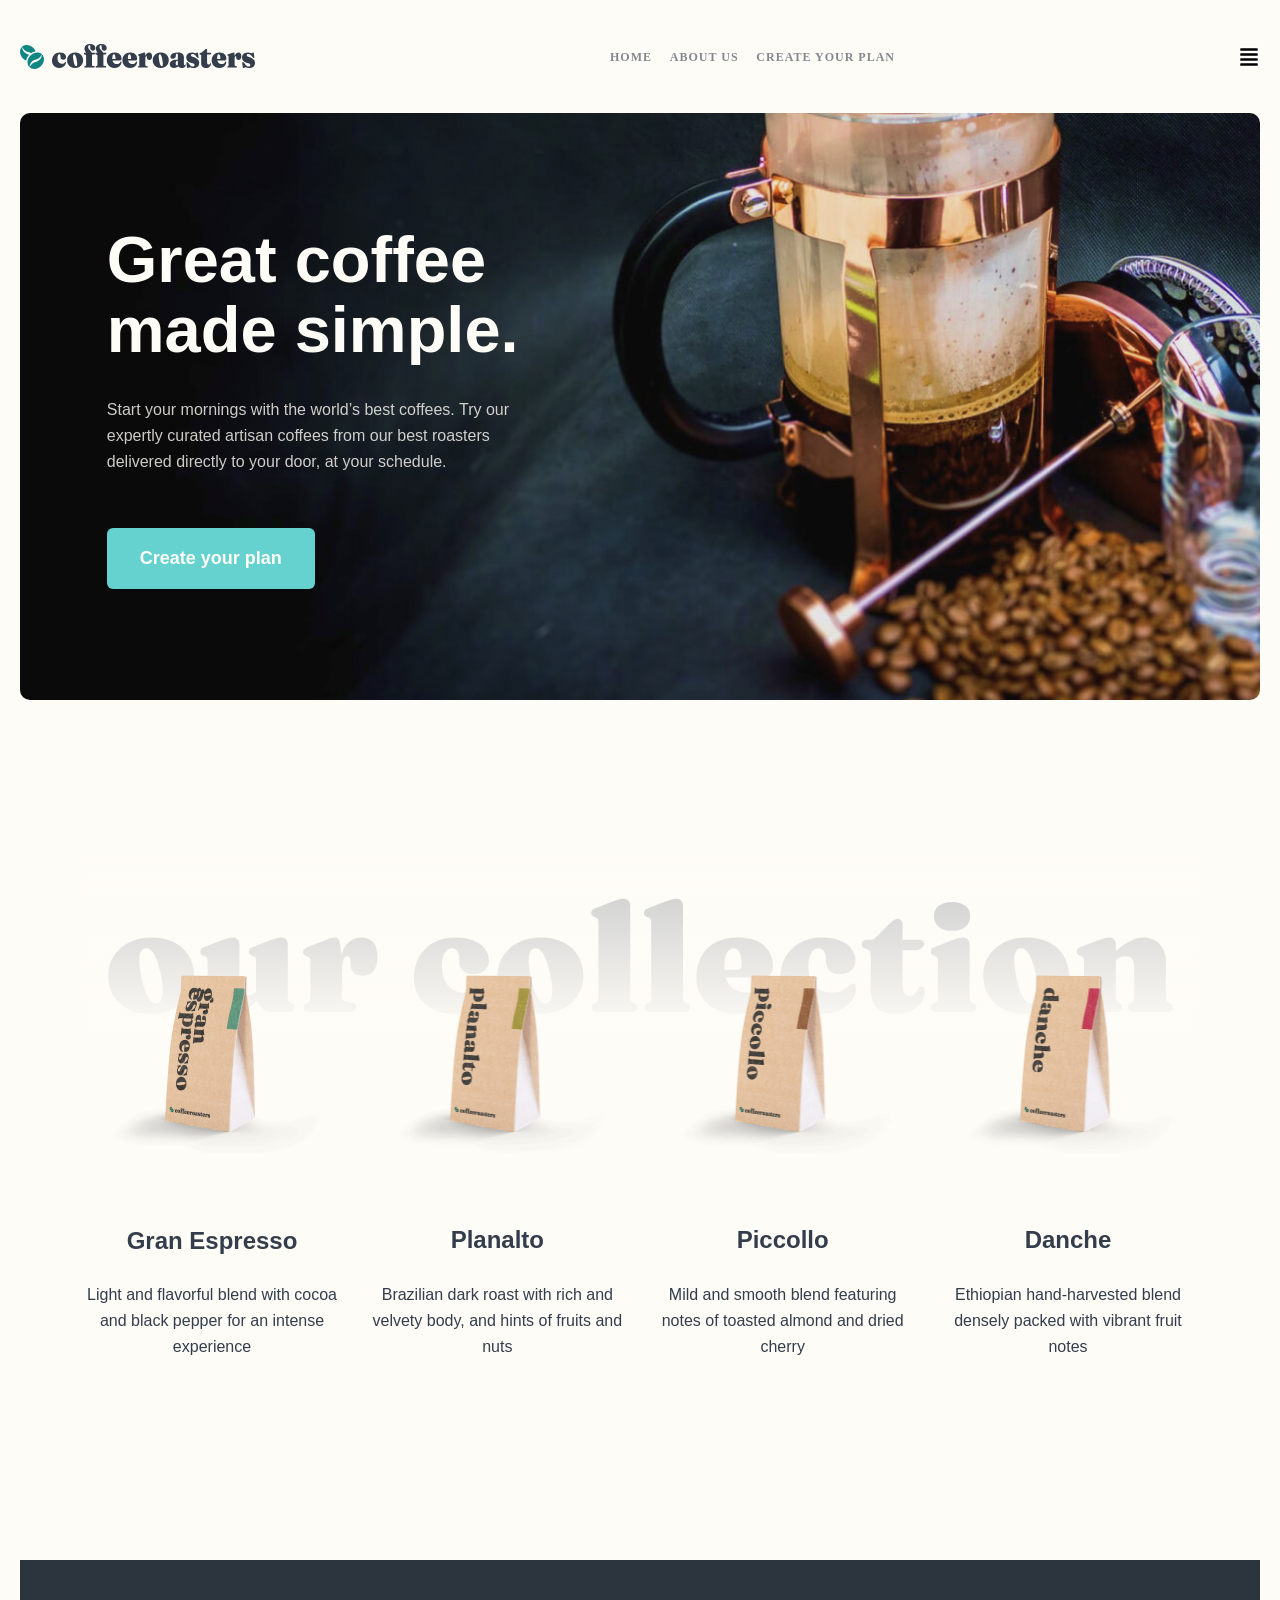
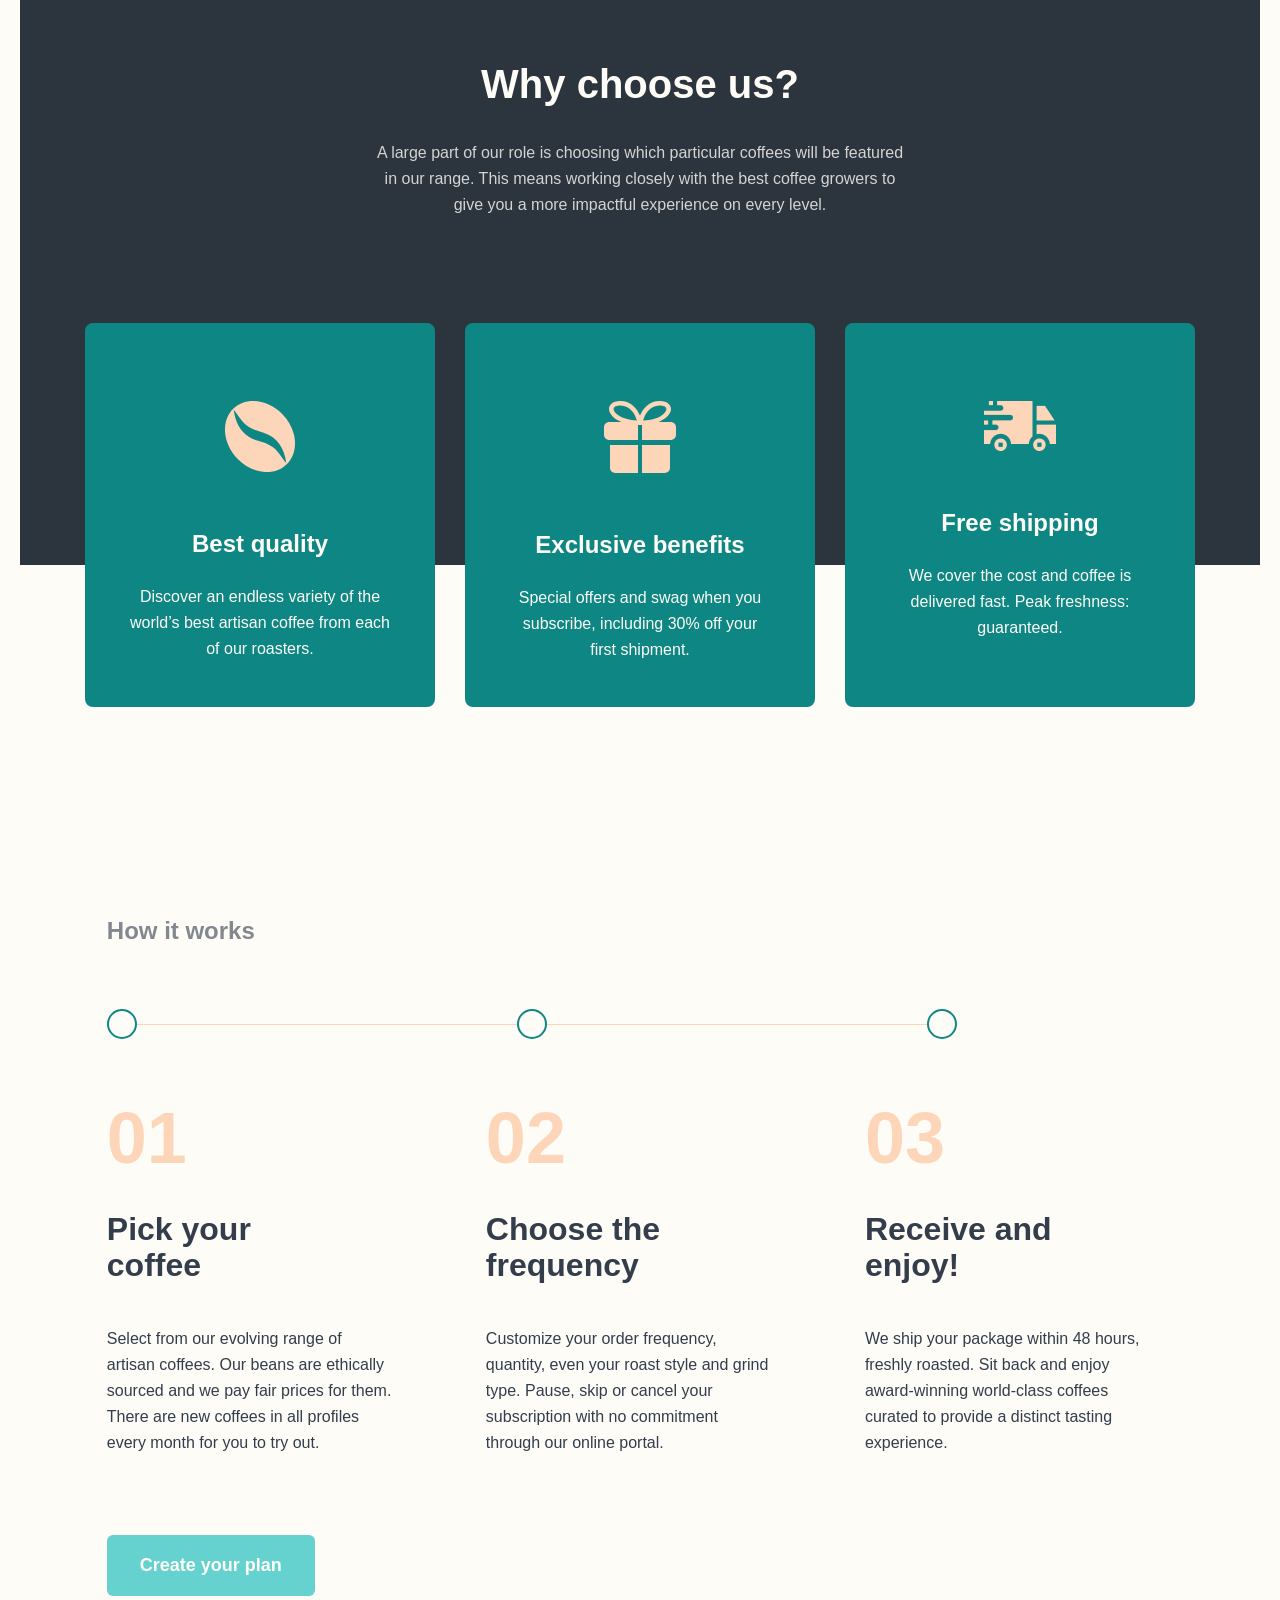
==== commit 2a4963d7: "home-main" ====
--- a/index.html
+++ b/index.html
@@ -242,7 +242,7 @@
     </main>
 
     <!-- SITE-FOOTER -->
-    <footer class="site-footer">
+    <!-- <footer class="site-footer">
         <section class="footer-section">
             <div class="container footer">
                 <a class="footer-logo" href="#">
@@ -290,7 +290,7 @@
                 </ul>
             </div>
         </section>
-    </footer>
+    </footer> -->
 
     <!-- js -->
     <script src="./js/index.js"></script>
--- a/css/main.css
+++ b/css/main.css
@@ -491,7 +491,6 @@
   background-size: contain;
   background-color: #fff;
   border: none;
-  display: none;
 }
 
 .header {
@@ -871,6 +870,12 @@
   color: #333d4b;
 }
 
+@media only screen and (max-width: 1200px) {
+  .collection__item {
+    padding: 5px;
+  }
+}
+
 @media only screen and (max-width: 935px) {
   .collection__item {
     padding: 10px;
@@ -1397,18 +1402,19 @@
 }
 
 .progress {
-  margin-left: 85px;
+  margin-left: 7%;
+  max-width: 1045px;
 }
 
 .progress__heading {
   margin: 0;
-  margin-bottom: 80px;
+  margin-bottom: 6%;
   padding: 0;
   font-family: Fraunces 9pt;
   font-weight: 900;
   font-size: 24px;
   line-height: 32px;
-  color: #83888F;
+  color: #83888f;
 }
 
 .decoration {
@@ -1418,25 +1424,27 @@
   -webkit-box-align: center;
       -ms-flex-align: center;
           align-items: center;
-  margin-bottom: 65px;
+  margin-bottom: 6%;
 }
 
 .decoration__circle {
-  width: 30px;
+  width: 100%;
+  max-width: 30px;
   height: 30px;
-  border: 2px solid #0E8784;
+  border: 2px solid #0e8784;
   border-radius: 50%;
 }
 
 .decoration__line {
-  width: 380px;
+  width: 100%;
+  max-width: 380px;
   height: 1px;
-  background-color: #FDD6BA;
+  background-color: #fdd6ba;
 }
 
 .progress-list {
   margin: 0;
-  margin-bottom: 65px;
+  margin-bottom: 6%;
   padding: 0;
   display: -webkit-box;
   display: -ms-flexbox;
@@ -1445,11 +1453,12 @@
 }
 
 .progress-list__item {
-  width: 285px;
+  width: 100%;
+  max-width: 285px;
 }
 
 .progress-list__item + .progress-list__item {
-  margin-left: 95px;
+  margin-left: 9%;
 }
 
 .progress-list__number {
@@ -1457,25 +1466,178 @@
   font-weight: 900;
   font-size: 72px;
   line-height: 72px;
-  color: #FDD6BA;
+  color: #fdd6ba;
 }
 
 .progress-list__title {
-  margin: 38px 0 42px;
-  padding: 0;
-  width: 200px;
+  margin: 13% 0 15%;
+  padding: 0;
+  width: 100%;
+  max-width: 200px;
   font-family: Fraunces 9pt;
   font-style: normal;
   font-weight: 900;
   font-size: 32px;
   line-height: 36px;
-  color: #333D4B;
+  color: #333d4b;
 }
 
 .progress-list__desc {
   font-size: 16px;
   line-height: 26px;
-  color: #333D4B;
+  color: #333d4b;
+}
+
+@media only screen and (max-width: 935px) {
+  .progress-section {
+    margin-bottom: 160px;
+  }
+  .progress {
+    margin-left: 0;
+  }
+  .progress-list__item + .progress-list__item {
+    margin-left: 5%;
+  }
+  .progress-list__title {
+    font-size: 31px;
+    line-height: 35px;
+    color: #333d4b;
+  }
+  .progress-list__desc {
+    font-size: 16px;
+    line-height: 26px;
+    color: #333d4b;
+  }
+}
+
+@media only screen and (max-width: 690px) {
+  .progress-section {
+    margin-bottom: 144px;
+  }
+  .progress-list__title {
+    font-size: 28px;
+    line-height: 28px;
+    color: #333d4b;
+  }
+  .progress-list__desc {
+    font-size: 15px;
+    line-height: 23px;
+    color: #333d4b;
+  }
+}
+
+@media only screen and (max-width: 620px) {
+  .progress-section {
+    margin-bottom: 130px;
+  }
+  .progress-list {
+    display: -webkit-box;
+    display: -ms-flexbox;
+    display: flex;
+    -webkit-box-orient: vertical;
+    -webkit-box-direction: normal;
+        -ms-flex-direction: column;
+            flex-direction: column;
+  }
+  .progress-list__item {
+    width: 100%;
+    max-width: 400px;
+  }
+  .progress-list__item + .progress-list__item {
+    margin-left: 0;
+    margin-top: 20px;
+  }
+  .progress-list__title {
+    margin: 5% 0;
+    width: 100%;
+    max-width: 400px;
+    font-size: 28px;
+    line-height: 28px;
+    color: #333d4b;
+  }
+  .progress-list__desc {
+    font-size: 15px;
+    line-height: 23px;
+    color: #333d4b;
+  }
+  .decoration {
+    display: -webkit-box;
+    display: -ms-flexbox;
+    display: flex;
+    -webkit-box-align: center;
+        -ms-flex-align: center;
+            align-items: center;
+    margin-bottom: 6%;
+  }
+  .decoration__circle {
+    width: 100%;
+    max-width: 30px;
+    height: 30px;
+    border: 2px solid #0e8784;
+    border-radius: 50%;
+  }
+  .decoration__line {
+    width: 100%;
+    max-width: 210px;
+    height: 1px;
+    background-color: #fdd6ba;
+  }
+}
+
+@media only screen and (max-width: 440px) {
+  .progress-section {
+    margin-bottom: 130px;
+  }
+  .progress {
+    display: -webkit-box;
+    display: -ms-flexbox;
+    display: flex;
+    -webkit-box-orient: vertical;
+    -webkit-box-direction: normal;
+        -ms-flex-direction: column;
+            flex-direction: column;
+    -webkit-box-align: center;
+        -ms-flex-align: center;
+            align-items: center;
+  }
+  .progress-list {
+    display: -webkit-box;
+    display: -ms-flexbox;
+    display: flex;
+    -webkit-box-orient: vertical;
+    -webkit-box-direction: normal;
+        -ms-flex-direction: column;
+            flex-direction: column;
+  }
+  .progress-list__item {
+    width: 100%;
+    max-width: 380px;
+    display: -webkit-box;
+    display: -ms-flexbox;
+    display: flex;
+    -webkit-box-orient: vertical;
+    -webkit-box-direction: normal;
+        -ms-flex-direction: column;
+            flex-direction: column;
+    -webkit-box-align: center;
+        -ms-flex-align: center;
+            align-items: center;
+    text-align: center;
+  }
+  .progress-list__item + .progress-list__item {
+    margin-left: 0;
+    margin-top: 20px;
+  }
+  .progress-list__title {
+    margin: 5% 0;
+    width: 100%;
+    max-width: 380px;
+    font-size: 28px;
+    line-height: 28px;
+  }
+  .decoration {
+    display: none;
+  }
 }
 
 .about-us {
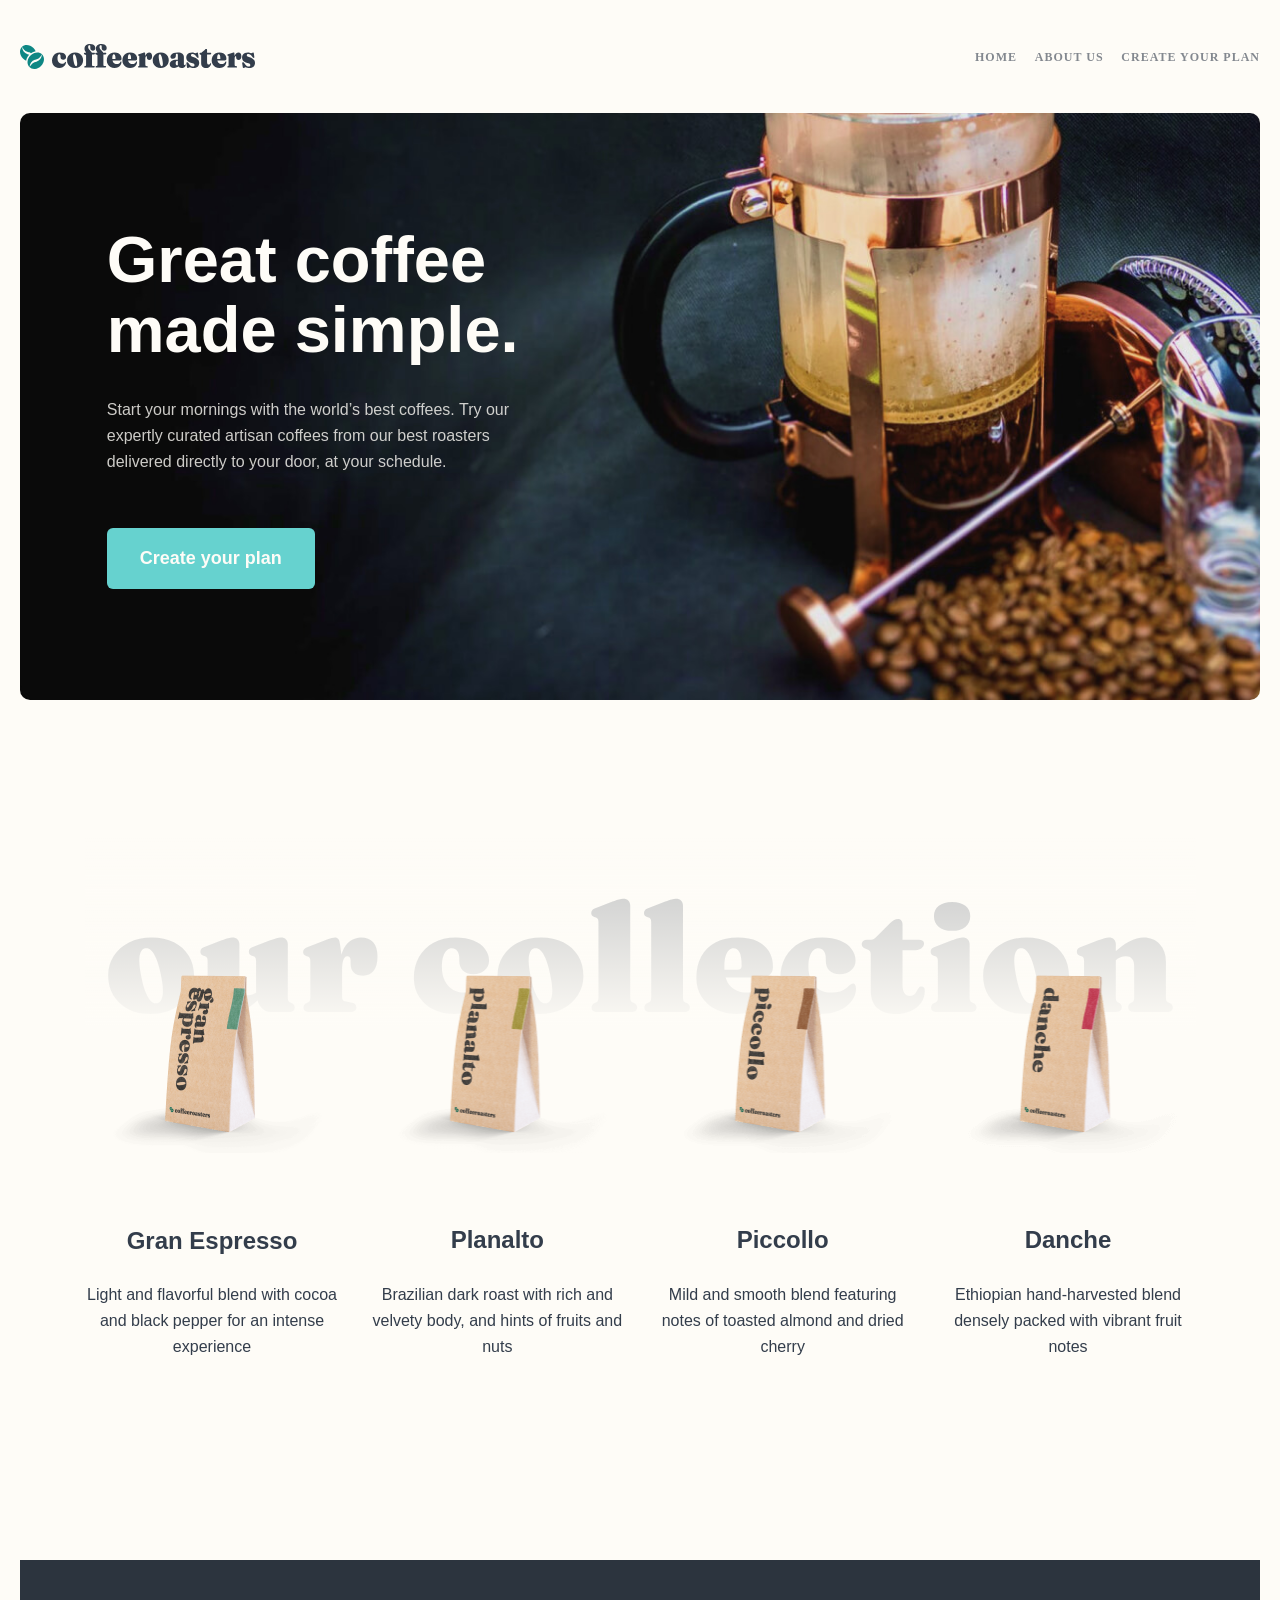
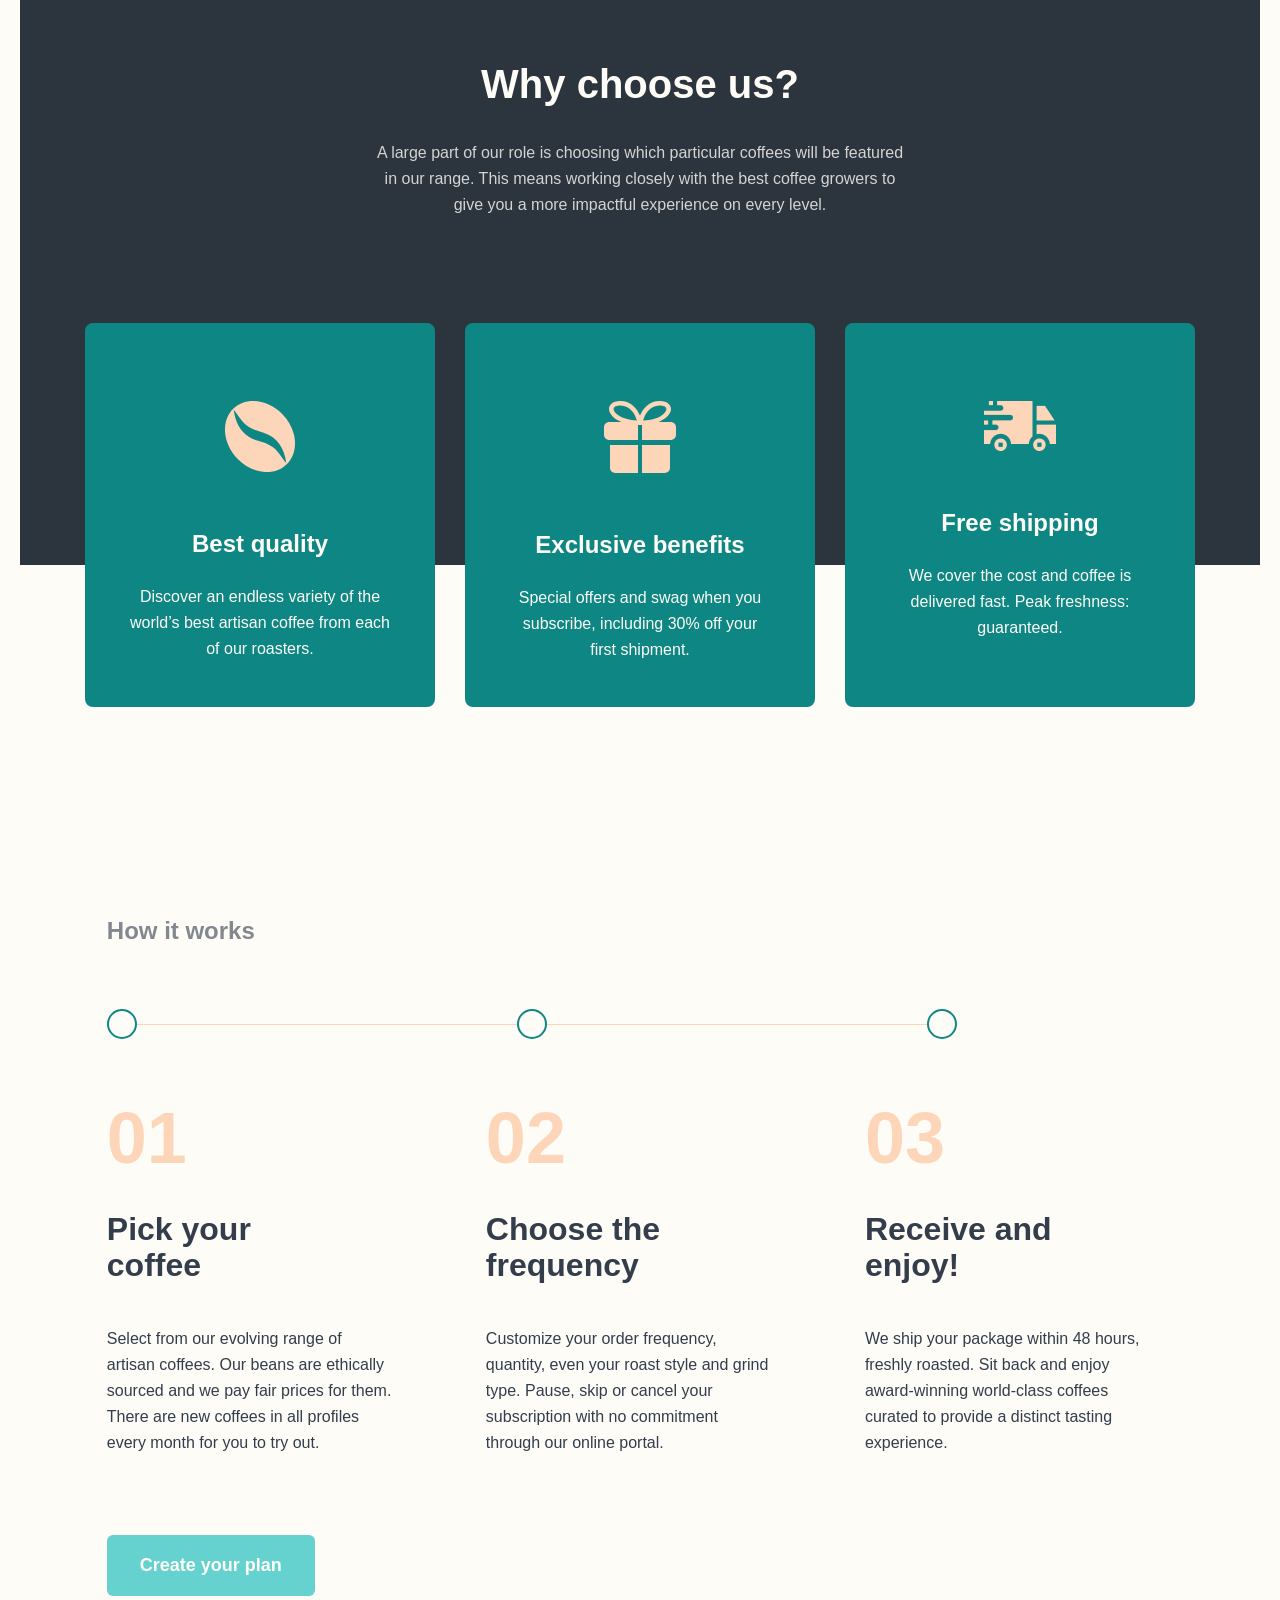
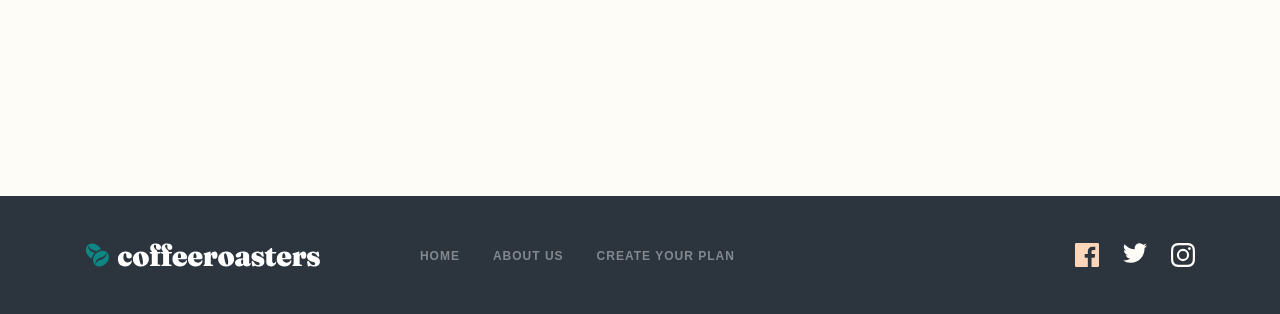
==== commit a9bb06e1: "pesponsive-Home-page" ====
--- a/index.html
+++ b/index.html
@@ -242,7 +242,7 @@
     </main>
 
     <!-- SITE-FOOTER -->
-    <!-- <footer class="site-footer">
+    <footer class="site-footer">
         <section class="footer-section">
             <div class="container footer">
                 <a class="footer-logo" href="#">
@@ -290,7 +290,7 @@
                 </ul>
             </div>
         </section>
-    </footer> -->
+    </footer>
 
     <!-- js -->
     <script src="./js/index.js"></script>
--- a/css/main.css
+++ b/css/main.css
@@ -491,6 +491,7 @@
   background-size: contain;
   background-color: #fff;
   border: none;
+  display: none;
 }
 
 .header {
@@ -1221,7 +1222,7 @@
 
 @media only screen and (max-width: 500px) {
   .question-section {
-    margin-bottom: 720px;
+    margin-bottom: 800px;
   }
   .question {
     padding: 64px 3% 650px;
@@ -2059,6 +2060,7 @@
 }
 
 .footer {
+  position: relative;
   padding: 47px 85px;
   display: -webkit-box;
   display: -ms-flexbox;
@@ -2069,14 +2071,17 @@
 }
 
 .footer-logo {
+  position: relative;
   display: -webkit-box;
   display: -ms-flexbox;
   display: flex;
   -webkit-box-align: center;
       -ms-flex-align: center;
           align-items: center;
+  -ms-flex-negative: 0;
+      flex-shrink: 0;
   text-decoration: none;
-  margin-right: 103px;
+  margin-right: 9%;
 }
 
 .footer-logo__img {
@@ -2123,7 +2128,7 @@
 
 .footer-second-list {
   list-style: none;
-  margin: 0;
+  margin: 0 0 0 10px;
   padding: 0;
   display: -webkit-box;
   display: -ms-flexbox;
@@ -2147,4 +2152,76 @@
 .footer-second-list__link:active {
   opacity: 0.3;
 }
+
+@media only screen and (max-width: 935px) {
+  .footer {
+    display: -webkit-box;
+    display: -ms-flexbox;
+    display: flex;
+    -webkit-box-orient: vertical;
+    -webkit-box-direction: normal;
+        -ms-flex-direction: column;
+            flex-direction: column;
+    padding: 55px 0;
+  }
+  .footer-logo {
+    margin-right: 0;
+    margin-bottom: 32px;
+  }
+  .footer-first-list {
+    list-style: none;
+    display: -webkit-box;
+    display: -ms-flexbox;
+    display: flex;
+    -webkit-box-align: center;
+        -ms-flex-align: center;
+            align-items: center;
+    margin: 0;
+    margin-bottom: 65px;
+    padding: 0;
+  }
+  .footer-first-list__item + .footer-first-list__item {
+    margin-left: 32px;
+  }
+  .footer-second-list {
+    margin: 0;
+  }
+}
+
+@media only screen and (max-width: 380px) {
+  .footer {
+    display: -webkit-box;
+    display: -ms-flexbox;
+    display: flex;
+    -webkit-box-orient: vertical;
+    -webkit-box-direction: normal;
+        -ms-flex-direction: column;
+            flex-direction: column;
+    padding: 55px 0;
+  }
+  .footer-logo {
+    margin-right: 0;
+    margin-bottom: 32px;
+  }
+  .footer-first-list {
+    list-style: none;
+    display: -webkit-box;
+    display: -ms-flexbox;
+    display: flex;
+    -webkit-box-orient: vertical;
+    -webkit-box-direction: normal;
+        -ms-flex-direction: column;
+            flex-direction: column;
+    -webkit-box-align: center;
+        -ms-flex-align: center;
+            align-items: center;
+    margin: 0;
+    margin-bottom: 65px;
+    padding: 0;
+  }
+  .footer-first-list__item + .footer-first-list__item {
+    margin-left: 0;
+    margin-top: 24px;
+  }
+}
 /*# sourceMappingURL=main.css.map */
